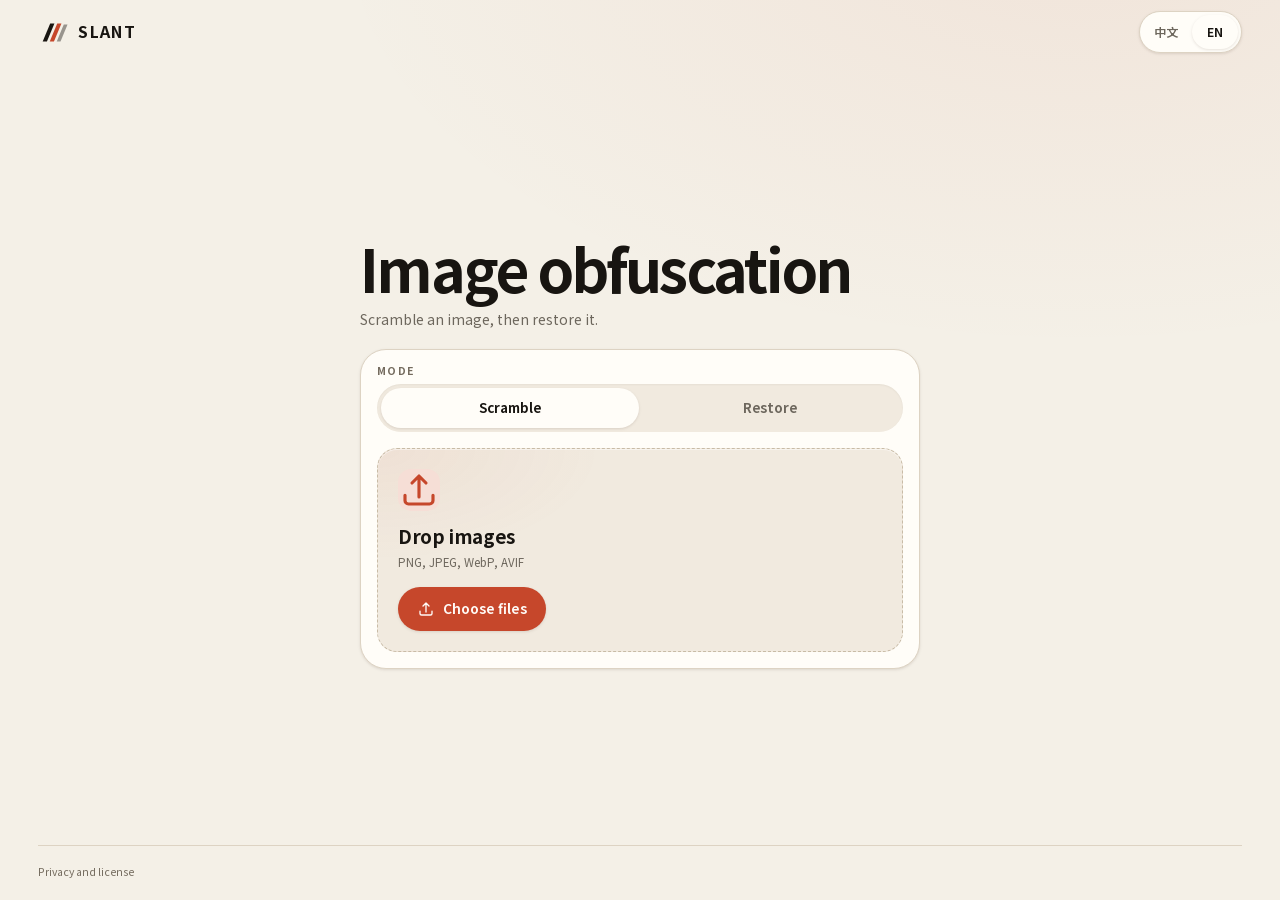
==== slant/index.html @ 141bac76 "Add SLANT2 website" ====
<!doctype html>
<html lang="zh-CN">
  <head>
    <meta charset="UTF-8" />
    <meta name="viewport" content="width=device-width, initial-scale=1, viewport-fit=cover" />
    <meta name="color-scheme" content="light dark" />
    <meta name="theme-color" media="(prefers-color-scheme: light)" content="#f5f1e8" />
    <meta name="theme-color" media="(prefers-color-scheme: dark)" content="#12110f" />
    <link rel="icon" href="./favicon.svg" type="image/svg+xml" />
    <title>图片混淆 · SLANT</title>
    <meta name="description" content="把图片打乱，再还原。" />
    <script type="module" crossorigin src="./assets/index-DgnXXOwj.js"></script>
    <link rel="stylesheet" crossorigin href="./assets/style-Bu7LHIzW.css">
  </head>
  <body>
    <div id="app"></div>
  </body>
</html>
---- slant/assets/style-Bu7LHIzW.css ----
@font-face{font-family:Noto Sans SC;src:url(./NotoSansSC-subset-DyKqeeR1.woff2) format("woff2");font-weight:100 900;font-style:normal;font-display:swap}:root{color-scheme:light dark;--bg: #f4f0e7;--surface: #fffdf8;--surface-2: #f1eadf;--surface-3: #e7decf;--text: #181511;--muted: #6d675d;--faint: #746b5e;--line: #ddd3c3;--line-strong: #c8bba6;--accent: #c6472b;--accent-hover: #ad3921;--on-accent: #fffaf6;--accent-soft: #f6ded6;--teal: #1d6a64;--danger: #a52c21;--danger-soft: #f8ded9;--focus: #1d6a64;--max: 1280px;--gutter: clamp(18px, 3vw, 40px);--radius-lg: 26px;--radius-md: 20px;--control-h: 44px;--control-h-sm: 38px;--icon-size: 18px;--motion-fast: .16s;--motion-base: .22s;--motion-slow: .42s;--ease: cubic-bezier(.2, 0, 0, 1);--shadow-1: 0 1px 2px rgb(48 35 21 / 6%), 0 1px 3px 1px rgb(48 35 21 / 4%);--shadow-2: 0 2px 6px rgb(48 35 21 / 8%), 0 1px 2px rgb(48 35 21 / 5%);--shadow-3: 0 28px 100px rgb(0 0 0 / 24%);--font: "Noto Sans SC", "PingFang SC", "Microsoft YaHei", system-ui, sans-serif}@media(prefers-color-scheme:dark){:root{--bg: #11100e;--surface: #1a1815;--surface-2: #24211c;--surface-3: #2e2a23;--text: #f4eee4;--muted: #afa596;--faint: #918879;--line: #39332b;--line-strong: #51483b;--accent: #ff7a5c;--accent-hover: #ff9279;--on-accent: #1b0d08;--accent-soft: #3a211a;--teal: #82d1c7;--danger: #ffb4a8;--danger-soft: #3a1b18;--focus: #82d1c7;--shadow-1: 0 1px 2px rgb(0 0 0 / 24%), 0 1px 3px 1px rgb(0 0 0 / 18%);--shadow-2: 0 2px 8px rgb(0 0 0 / 30%), 0 1px 2px rgb(0 0 0 / 22%)}}*,*:before,*:after{box-sizing:border-box}html,body{height:100%;margin:0;overflow:hidden}html{min-width:320px;background:var(--bg);-webkit-text-size-adjust:100%;text-size-adjust:100%}body{background:radial-gradient(1100px 620px at 84% -8%,rgb(198 71 43 / 7%),transparent 68%),var(--bg);color:var(--text);font-family:var(--font);font-size:16px;line-height:1.5;font-synthesis:none;text-rendering:optimizeLegibility;-webkit-font-smoothing:antialiased}@media(prefers-color-scheme:dark){body{background:radial-gradient(1100px 620px at 84% -8%,rgb(255 122 92 / 6%),transparent 68%),var(--bg)}}::selection{background:var(--accent);color:var(--on-accent)}button,input{font:inherit}button,a{-webkit-tap-highlight-color:transparent}button,a{color:inherit}img{max-width:100%}h1,h2,p{margin:0}button:focus-visible,a:focus-visible,[tabindex]:focus-visible{outline:2px solid var(--focus);outline-offset:3px}.icon{display:block;width:100%;height:100%}.sr-only{position:absolute!important;width:1px;height:1px;padding:0;margin:-1px;overflow:hidden;clip:rect(0,0,0,0);white-space:nowrap;border:0}@media(prefers-reduced-motion:reduce){*,*:before,*:after{scroll-behavior:auto!important;animation-duration:.01ms!important;animation-iteration-count:1!important;transition-duration:.01ms!important}}@media(prefers-contrast:more)and (prefers-color-scheme:light){:root{--line: #8a7b66;--line-strong: #6f5f4a;--muted: #4f483e;--faint: #5f564a}}@media(prefers-contrast:more)and (prefers-color-scheme:dark){:root{--line: #6f6353;--line-strong: #8a7b66;--muted: #d0c6b7;--faint: #b9ae9e}}.ui-button,.ui-icon-button,.ui-choice,.ui-text-button{-webkit-user-select:none;user-select:none}.ui-button{position:relative;display:inline-flex;min-height:var(--control-h);align-items:center;justify-content:center;gap:8px;padding:0 18px;overflow:hidden;border:1px solid transparent;border-radius:999px;font-size:13.5px;font-weight:650;line-height:1;white-space:nowrap;cursor:pointer;isolation:isolate;transition:background-color var(--motion-base) var(--ease),color var(--motion-base) var(--ease),border-color var(--motion-base) var(--ease),box-shadow var(--motion-base) var(--ease),transform var(--motion-base) var(--ease)}.ui-button:after,.ui-choice:after{content:"";position:absolute;inset:0;border-radius:inherit;background:currentColor;opacity:0;pointer-events:none;transition:opacity var(--motion-fast) var(--ease)}.ui-button:active:after,.ui-choice:active:after{opacity:.12}@media(hover:hover){.ui-button:hover:after,.ui-choice:hover:after{opacity:.08}}.ui-button:active:not(:disabled){transform:translateY(1px) scale(.994)}.ui-button:disabled{opacity:.4;cursor:not-allowed}.ui-button__label{display:block;line-height:1;transform:translateY(-.01em)}.ui-button--sm{min-height:var(--control-h-sm);padding:0 13px;font-size:12.5px}.ui-button--filled{background:var(--accent);color:var(--on-accent);box-shadow:var(--shadow-1)}.ui-button--tonal{border-color:var(--line);background:var(--surface-2);color:var(--text)}.ui-button--ghost{background:transparent;color:var(--muted)}@media(hover:hover){.ui-button--filled:hover:not(:disabled){background:var(--accent-hover);box-shadow:var(--shadow-2)}.ui-button--tonal:hover:not(:disabled){background:var(--surface-3)}.ui-button--ghost:hover:not(:disabled){background:var(--surface-2);color:var(--text)}}.ui-icon{display:grid;width:var(--icon-size);height:var(--icon-size);flex:0 0 var(--icon-size);place-items:center}.ui-icon-button{display:inline-grid;width:var(--control-h);height:var(--control-h);flex:0 0 var(--control-h);place-items:center;padding:0;border:1px solid transparent;border-radius:50%;background:transparent;color:var(--muted);cursor:pointer;transition:background-color var(--motion-base) var(--ease),color var(--motion-base) var(--ease),transform var(--motion-base) var(--ease)}.ui-icon-button>.ui-icon{--icon-size: 18px}.ui-icon-button:active{transform:scale(.94)}@media(hover:hover){.ui-icon-button:hover{background:var(--surface-2);color:var(--text)}}.ui-text-button{display:inline-flex;min-height:28px;align-items:center;padding:0;border:0;background:none;color:var(--faint);font-size:10.5px;line-height:1;text-decoration:none;cursor:pointer;transition:color var(--motion-fast) var(--ease)}@media(hover:hover){.ui-text-button:hover{color:var(--text)}}.ui-choice-group{display:grid;grid-auto-columns:1fr;grid-auto-flow:column;padding:4px;border-radius:999px;background:var(--surface-2);box-shadow:inset 0 1px 2px #3023150d;gap:3px}.ui-choice-group--compact{width:fit-content;padding:3px;border:1px solid var(--line);background:var(--surface);box-shadow:var(--shadow-1)}.ui-choice{position:relative;display:grid;min-height:40px;place-items:center;padding:0 12px;overflow:hidden;border:0;border-radius:999px;background:transparent;color:var(--muted);font-size:13.5px;font-weight:640;line-height:1;cursor:pointer;isolation:isolate;transition:background-color var(--motion-base) var(--ease),color var(--motion-base) var(--ease),box-shadow var(--motion-base) var(--ease)}.ui-choice.is-selected{background:var(--surface);color:var(--text);box-shadow:var(--shadow-1)}.ui-choice-group--compact .ui-choice{min-width:44px;min-height:34px;padding:0 11px;font-size:12px}.ui-choice-group--compact .ui-choice:not(.is-selected){color:var(--muted)}.ui-panel{border:1px solid var(--line);border-radius:var(--radius-lg);background:var(--surface);box-shadow:var(--shadow-1)}.ui-section-label{color:var(--faint);font-size:10.5px;font-weight:680;letter-spacing:.12em;line-height:1;text-transform:uppercase}.ui-caption{color:var(--faint);font-size:10.5px;font-variant-numeric:tabular-nums;line-height:1.4}.ui-mode{display:flex;flex-direction:column;gap:8px}.ui-dropzone{display:flex;min-height:0;flex-direction:column;align-items:flex-start;padding:20px;border:1px dashed var(--line-strong);border-radius:var(--radius-md);background:radial-gradient(320px 160px at 0% 0%,rgb(198 71 43 / 6%),transparent 70%),var(--surface-2);box-shadow:inset 0 1px #ffffff73;transition:border-color var(--motion-base) var(--ease),transform var(--motion-base) var(--ease),background-color var(--motion-base) var(--ease)}@media(hover:hover){.ui-dropzone:hover{border-color:var(--accent)}}.ui-dropzone.is-dragging{border-color:var(--accent);transform:scale(1.006)}.ui-dropzone__icon{display:grid;width:42px;height:42px;margin-bottom:14px;place-items:center;border-radius:13px;background:var(--accent-soft);color:var(--accent)}.ui-dropzone h2{font-size:19px;font-weight:680;letter-spacing:-.02em;line-height:1.25}.ui-dropzone p{margin-top:5px;color:var(--muted);font-size:11.5px;line-height:1.5}.ui-dropzone__button{margin-top:16px}.ui-results{display:flex;min-width:0;min-height:0;flex-direction:column;padding:14px;overflow:hidden;border:1px solid var(--line);border-radius:var(--radius-lg);background:color-mix(in srgb,var(--surface) 62%,transparent);box-shadow:var(--shadow-1)}.site[data-view=empty] .ui-results{display:none}#results{display:flex;min-height:0;flex:1;flex-direction:column}.ui-results__head{display:flex;flex:0 0 auto;align-items:center;justify-content:space-between;gap:12px;padding:2px 2px 12px}.ui-results__title{display:flex;min-width:0;flex-direction:column;gap:2px}.ui-results__title h2{font-size:19px;font-weight:680;letter-spacing:-.025em;line-height:1.2}.ui-results__actions{display:flex;flex-wrap:wrap;justify-content:flex-end;gap:5px}.ui-action-add{display:none}.ui-results__grid{display:grid;min-height:0;flex:1;grid-template-columns:repeat(auto-fit,minmax(190px,1fr));grid-auto-rows:max-content;align-content:start;gap:12px;padding:0 3px 2px 0;overflow-y:auto;overscroll-behavior:contain;scrollbar-width:thin;scrollbar-color:color-mix(in srgb,var(--text) 32%,transparent) transparent}.ui-results__grid::-webkit-scrollbar,.ui-modal::-webkit-scrollbar,.ui-preview::-webkit-scrollbar{width:6px;height:6px}.ui-results__grid::-webkit-scrollbar-track,.ui-modal::-webkit-scrollbar-track,.ui-preview::-webkit-scrollbar-track{background:transparent}.ui-results__grid::-webkit-scrollbar-thumb,.ui-modal::-webkit-scrollbar-thumb,.ui-preview::-webkit-scrollbar-thumb{border:1px solid transparent;border-radius:999px;background:color-mix(in srgb,var(--text) 32%,transparent);background-clip:padding-box}.ui-results__grid::-webkit-scrollbar-thumb:hover,.ui-modal::-webkit-scrollbar-thumb:hover,.ui-preview::-webkit-scrollbar-thumb:hover{background:color-mix(in srgb,var(--text) 38%,transparent);background-clip:padding-box}.ui-results__grid--single{grid-template-columns:minmax(0,460px);align-content:start}@media(min-width:761px){.ui-results__grid--single .ui-result{display:flex;flex-direction:column;max-height:calc(100dvh - 320px)}.ui-results__grid--single .ui-media{min-height:120px;flex:1 1 auto;aspect-ratio:auto}}@media(min-width:761px)and (max-height:700px){.ui-results__grid--single .ui-result{display:grid;max-height:none;grid-template-columns:180px minmax(0,1fr);align-items:stretch}.ui-results__grid--single .ui-media{height:100%;min-height:118px;border-right:1px solid var(--line);border-bottom:0}.ui-results__grid--single .ui-media img{position:absolute;inset:0}.ui-results__grid--single .ui-result__body{justify-content:center}}.ui-result{overflow:hidden;border:1px solid var(--line);border-radius:var(--radius-md);background:var(--surface);box-shadow:var(--shadow-1);container-type:inline-size;transition:border-color var(--motion-base) var(--ease),box-shadow var(--motion-base) var(--ease),transform var(--motion-base) var(--ease)}.ui-result[data-status=error]{border-color:color-mix(in srgb,var(--danger) 30%,var(--line))}@media(hover:hover){.ui-result:hover{border-color:var(--line-strong);box-shadow:var(--shadow-2);transform:translateY(-1px)}}.ui-media{position:relative;display:block;width:100%;aspect-ratio:4 / 3;padding:0;overflow:hidden;border:0;border-bottom:1px solid var(--line);background-color:var(--surface-2);background-image:linear-gradient(45deg,var(--surface-3) 25%,transparent 25%),linear-gradient(-45deg,var(--surface-3) 25%,transparent 25%),linear-gradient(45deg,transparent 75%,var(--surface-3) 75%),linear-gradient(-45deg,transparent 75%,var(--surface-3) 75%);background-position:0 0,0 8px,8px -8px,-8px 0;background-size:16px 16px;cursor:zoom-in}.ui-media:disabled{cursor:default}.ui-media img{display:block;width:100%;height:100%;object-fit:cover;transition:transform var(--motion-slow) var(--ease);animation:ui-image-in var(--motion-slow) var(--ease)}@media(hover:hover){.ui-result:hover .ui-media img{transform:scale(1.018)}}.ui-media__placeholder{display:grid;height:100%;place-items:center;color:var(--faint)}.ui-status{position:absolute;top:9px;left:9px;display:inline-flex;min-height:23px;align-items:center;gap:6px;padding:0 8px;border:1px solid color-mix(in srgb,var(--line) 65%,transparent);border-radius:999px;background:color-mix(in srgb,var(--surface) 92%,transparent);color:var(--muted);font-size:10px;font-weight:650;line-height:1;backdrop-filter:blur(8px)}.ui-status--ready{color:var(--teal)}.ui-status--error{color:var(--danger)}.ui-status--processing{color:var(--accent)}.ui-spinner{width:9px;height:9px;border:1.5px solid currentColor;border-right-color:transparent;border-radius:50%;animation:ui-spin .7s linear infinite}.ui-progress{position:absolute;inset:auto 0 0;height:2px;overflow:hidden;background:color-mix(in srgb,var(--accent) 18%,transparent)}.ui-progress:after{content:"";position:absolute;inset:0;width:35%;background:var(--accent);animation:ui-progress 1.15s ease-in-out infinite}.ui-result__body{display:flex;flex-direction:column;gap:9px;padding:11px}.ui-result__text{display:flex;min-width:0;flex-direction:column;gap:2px}.ui-result__name{overflow:hidden;font-size:12.5px;font-weight:620;line-height:1.35;text-overflow:ellipsis;white-space:nowrap}.ui-result__error{margin-top:2px;color:var(--danger);font-size:11px;line-height:1.4}.ui-result__actions{display:flex;flex-wrap:wrap;align-items:center;gap:4px}.ui-result__actions .ui-button--sm{min-height:34px;padding:0 10px;font-size:11.5px}.ui-result__actions .ui-icon-button{width:34px;height:34px;flex-basis:34px}@container (max-width: 320px){.ui-result__actions .ui-compare{width:34px;min-width:34px;padding:0}.ui-result__actions .ui-compare .ui-button__label{display:none}}@container (max-width: 210px){.ui-result__actions .ui-button{width:34px;min-width:34px;padding:0}.ui-result__actions .ui-button__label{display:none}}.ui-banner{display:flex;animation:ui-banner-in var(--motion-base) var(--ease);flex:0 0 auto;align-items:center;justify-content:space-between;gap:12px;margin:0 0 10px;padding:8px 8px 8px 13px;border:1px solid color-mix(in srgb,var(--danger) 32%,var(--line));border-radius:14px;background:var(--danger-soft);color:var(--danger);font-size:12px;line-height:1.4}.ui-banner .ui-icon-button{width:32px;height:32px;flex-basis:32px;color:currentColor}.ui-banner .ui-icon-button:hover{background:color-mix(in srgb,currentColor 10%,transparent)}.ui-modal{width:min(92vw,560px);max-height:min(84dvh,700px);padding:0;overflow:auto;scrollbar-width:thin;scrollbar-color:color-mix(in srgb,var(--text) 32%,transparent) transparent;border:1px solid var(--line);border-radius:24px;background:var(--surface);color:var(--text);box-shadow:var(--shadow-3)}.ui-modal::backdrop{background:#0e0c097a;backdrop-filter:blur(3px)}.ui-modal[open]{animation:ui-dialog-in .18s var(--ease) both}.ui-modal--preview{width:min(94vw,1100px);height:min(92dvh,920px);max-height:92dvh;overflow:hidden}.ui-modal--preview .ui-dialog{display:flex;height:100%;flex-direction:column;gap:12px}.ui-modal--preview .ui-dialog__head{flex:0 0 auto;margin-bottom:0}.ui-modal--preview .ui-dialog__actions{flex:0 0 auto;margin-top:0}.ui-dialog{padding:clamp(18px,3vw,28px)}.ui-dialog__head{display:flex;align-items:flex-start;justify-content:space-between;gap:16px;margin-bottom:18px}.ui-dialog__head h2{overflow-wrap:anywhere;font-size:clamp(19px,3vw,24px);font-weight:700;letter-spacing:-.03em;line-height:1.2}.ui-dialog__head .ui-caption{margin-top:3px}.ui-dialog__body{display:grid;gap:16px}.ui-dialog__section h3{margin-bottom:4px;font-size:13px;font-weight:680}.ui-dialog__section p{color:var(--muted);font-size:12.5px;line-height:1.65}.ui-dialog__links{display:flex;flex-wrap:wrap;gap:16px;padding-top:2px;border-top:1px solid var(--line)}.ui-dialog__links a{color:var(--accent);font-size:12px;text-underline-offset:3px}.ui-preview{display:flex;min-height:0;flex:1;overflow:hidden;align-items:center;justify-content:center;border:1px solid #2b261f;border-radius:16px;background:#0a0908;box-shadow:inset 0 0 0 1px #ffffff08}.ui-preview img{display:block;width:auto;height:auto;max-width:100%;max-height:100%;object-fit:contain;image-rendering:auto;animation:ui-preview-in var(--motion-slow) var(--ease)}.ui-dialog__actions{display:flex;align-items:center;justify-content:space-between;gap:8px;margin-top:14px;flex-wrap:wrap}.ui-dialog__buttons{display:flex;align-items:center;gap:8px;margin-left:auto}.ui-source-switch{flex:0 0 auto}@keyframes ui-spin{to{transform:rotate(360deg)}}@keyframes ui-progress{0%{transform:translate(-120%)}to{transform:translate(390%)}}@keyframes ui-preview-in{0%{opacity:0}to{opacity:1}}@keyframes ui-image-in{0%{opacity:0;transform:scale(1.012)}to{opacity:1;transform:scale(1)}}@keyframes ui-pane-in{0%{opacity:0;transform:translateY(7px)}to{opacity:1;transform:translateY(0)}}@keyframes ui-banner-in{0%{opacity:0;transform:translateY(-4px)}to{opacity:1;transform:translateY(0)}}@keyframes ui-dialog-in{0%{opacity:0;transform:translateY(6px) scale(.988)}to{opacity:1;transform:translateY(0) scale(1)}}@media(min-resolution:2dppx){.ui-panel,.ui-results,.ui-result,.ui-modal,.ui-preview,.ui-media,.ui-dropzone{border-width:.5px}}.site{display:flex;height:100vh;height:100dvh;flex-direction:column;overflow:hidden}.ui-topbar{display:flex;width:min(100% - var(--gutter) * 2,var(--max));height:64px;flex:0 0 64px;margin-inline:auto;align-items:center;justify-content:space-between;gap:18px}.ui-brand{display:inline-flex;align-items:center;gap:10px;color:var(--text);font-size:16px;font-weight:720;letter-spacing:.08em;user-select:none;cursor:default}.ui-brand .logo{display:block;width:30px;height:30px}.ui-main{display:flex;width:min(100% - var(--gutter) * 2,var(--max));min-height:0;flex:1;margin-inline:auto;flex-direction:column}.ui-stage{display:grid;min-height:0;flex:1;grid-template-columns:minmax(300px,340px) minmax(0,1fr);align-items:stretch;gap:clamp(18px,2.4vw,32px);padding:clamp(18px,3vh,34px) 0}.site[data-view=empty] .ui-stage{grid-template-columns:minmax(0,560px);place-content:center}.site[data-view=empty] .ui-tool__intro{display:block}.site[data-view=workspace] .ui-results{animation:ui-pane-in var(--motion-slow) var(--ease)}.ui-tool{display:flex;min-height:0;flex-direction:column;gap:18px}.ui-tool__intro{display:none}.ui-tool__intro h1{font-size:clamp(2.3rem,5.4vw,3.7rem);font-weight:680;letter-spacing:-.045em;line-height:1;text-wrap:balance}.ui-tool__intro p{max-width:30ch;margin-top:10px;color:var(--muted);font-size:14px;line-height:1.55}.ui-tool__panel{display:flex;min-height:0;flex-direction:column;gap:16px;padding:16px}.ui-footer{display:flex;width:min(100% - var(--gutter) * 2,var(--max));flex:0 0 auto;margin-inline:auto;align-items:center;justify-content:flex-start;gap:16px;padding:12px 0 max(14px,env(safe-area-inset-bottom));border-top:1px solid var(--line);color:var(--faint)}.ui-footer__links{display:flex;align-items:center;gap:14px}@media(max-width:900px){.ui-stage{grid-template-columns:minmax(280px,310px) minmax(0,1fr);gap:18px}.site[data-view=empty] .ui-stage{grid-template-columns:minmax(0,540px)}}@media(max-width:760px){.ui-topbar{height:58px;flex-basis:58px}.ui-stage{grid-template-columns:minmax(0,1fr);align-content:center;padding:14px 0}.site[data-view=workspace] .ui-stage{grid-template-rows:auto minmax(0,1fr);align-content:stretch}.site[data-view=workspace] .ui-tool__intro{display:none}.site[data-view=workspace] .ui-tool{flex:0 0 auto}.site[data-view=workspace] .ui-tool__panel{padding:10px;gap:8px}.site[data-view=workspace] .ui-dropzone{display:none}.site[data-view=workspace] .ui-action-add{display:inline-flex}.site[data-view=workspace] .ui-results{flex:1}.site[data-view=empty] .ui-stage{align-content:center}.ui-results{padding:10px}.ui-results__head{align-items:flex-start;flex-direction:column;gap:8px;padding:2px 2px 10px}.ui-results__actions{width:100%;justify-content:flex-start}.ui-results__actions .ui-button{flex:1 1 auto}.ui-results__grid,.ui-results__grid--single{grid-template-columns:minmax(0,1fr);gap:9px}.ui-result{display:grid;grid-template-columns:104px minmax(0,1fr);align-items:stretch}.ui-media{height:100%;aspect-ratio:auto;border-right:1px solid var(--line);border-bottom:0}.ui-media img{position:absolute;inset:0}.ui-status{top:7px;left:7px;min-height:20px;padding:0 7px;font-size:9.5px}.ui-result__body{justify-content:center;padding:9px 9px 9px 11px;gap:7px}.ui-result__actions{display:grid;grid-template-columns:minmax(0,1fr) 38px 38px;gap:3px}.ui-result__actions .ui-button--sm{min-height:38px;padding:0 8px}.ui-result__actions .ui-compare{width:38px;min-width:38px;padding:0}.ui-result__actions .ui-compare .ui-button__label{display:none}.ui-result__actions .ui-icon-button{width:38px;height:38px;flex-basis:38px}}@media(max-width:620px){:root{--gutter: 16px}.ui-brand{font-size:15px}.ui-brand .logo{width:28px;height:28px}.ui-choice-group--compact .ui-choice{min-width:38px;min-height:32px;padding:0 9px;font-size:11.5px}.ui-stage{padding:10px 0}.ui-tool__intro h1{font-size:clamp(2.05rem,9.6vw,2.9rem);letter-spacing:-.035em}.ui-tool__intro p{margin-top:7px;font-size:13px}.ui-tool__panel{padding:12px;gap:10px}.ui-dropzone{padding:17px}.ui-dropzone h2{font-size:17px}.ui-dropzone__button{margin-top:13px}.ui-results__title h2{font-size:18px}.ui-footer{padding:9px 0 max(10px,env(safe-area-inset-bottom))}.ui-modal{border-radius:20px}.ui-dialog{padding:17px}.ui-dialog__actions{flex-direction:column;align-items:stretch}.ui-dialog__buttons{display:grid;grid-template-columns:1fr 1fr;margin-left:0}.ui-dialog__actions .ui-button{width:100%}.ui-source-switch{align-self:flex-start}}@media(max-width:380px){.ui-results__actions .ui-button--sm{min-width:38px;padding:0 8px}.ui-result__actions{grid-template-columns:minmax(0,1fr) 36px 36px}.ui-result__actions .ui-button{min-width:36px;padding:0}.ui-result__actions .ui-button__label{display:none}.ui-result__actions .ui-compare{width:36px;min-width:36px}.ui-result__actions .ui-icon-button{width:36px;height:36px;flex-basis:36px}}@media(max-height:700px){.ui-topbar{height:56px;flex-basis:56px}.ui-stage{padding:10px 0}.ui-tool__intro h1{font-size:clamp(2rem,4.8vw,2.8rem)}.ui-tool__panel{padding:12px;gap:10px}.ui-dropzone{padding:16px}.ui-dropzone__icon{margin-bottom:10px}.ui-dropzone__button{margin-top:12px}.ui-footer{padding:8px 0 max(10px,env(safe-area-inset-bottom))}}@media(max-height:560px){.ui-topbar{height:44px;flex-basis:44px}.ui-brand{font-size:14px}.ui-brand .logo{width:24px;height:24px}.ui-choice-group--compact .ui-choice{min-height:28px}.ui-stage{padding:5px 0}.ui-tool__intro h1{font-size:clamp(1.55rem,4vw,2rem)}.ui-tool__intro p{display:none}.ui-tool__panel{padding:8px;gap:6px}.ui-mode{gap:4px}.ui-section-label{font-size:9px}.ui-choice-group{padding:3px}.ui-choice{min-height:32px;font-size:12px}.ui-dropzone{padding:10px}.ui-dropzone__icon{display:none}.ui-dropzone h2{font-size:15px}.ui-dropzone p{font-size:10px}.ui-dropzone__button{min-height:34px;margin-top:8px;padding:0 12px;font-size:12px}.ui-footer{padding:4px 0 max(5px,env(safe-area-inset-bottom))}.ui-text-button,.ui-footer .ui-caption{font-size:9.5px}.ui-results__grid,.ui-results__grid--single{grid-template-columns:minmax(0,1fr)}.ui-result{display:grid;grid-template-columns:108px minmax(0,1fr);align-items:stretch}.ui-media{height:100%;aspect-ratio:auto;border-right:1px solid var(--line);border-bottom:0}.ui-media img{position:absolute;inset:0}.ui-result__body{justify-content:center}}@media(min-width:1200px){.ui-results__grid{grid-template-columns:repeat(auto-fit,minmax(220px,1fr))}}@media(min-width:1600px){:root{--max: 1380px}.ui-stage{grid-template-columns:minmax(320px,360px) minmax(0,1fr)}}
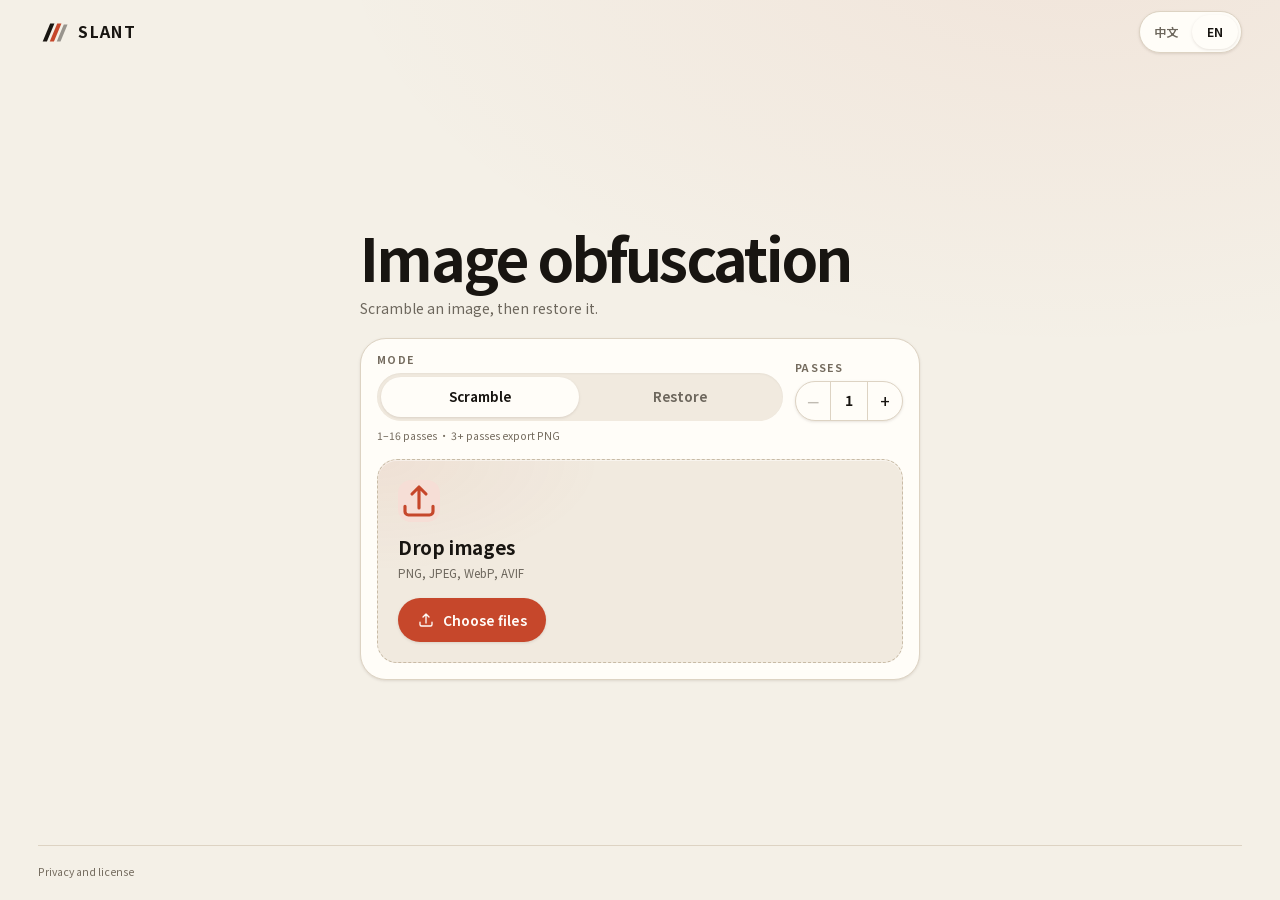
==== commit ff613250: "Update some files." ====
--- a/slant/index.html
+++ b/slant/index.html
@@ -9,8 +9,8 @@
     <link rel="icon" href="./favicon.svg" type="image/svg+xml" />
     <title>图片混淆 · SLANT</title>
     <meta name="description" content="把图片打乱，再还原。" />
-    <script type="module" crossorigin src="./assets/index-DgnXXOwj.js"></script>
-    <link rel="stylesheet" crossorigin href="./assets/style-Bu7LHIzW.css">
+    <script type="module" crossorigin src="./assets/index-BTNvy8mU.js"></script>
+    <link rel="stylesheet" crossorigin href="./assets/style-BT61qwZR.css">
   </head>
   <body>
     <div id="app"></div>
--- a/slant/assets/style-BT61qwZR.css
+++ b/slant/assets/style-BT61qwZR.css
@@ -0,0 +1 @@
+@font-face{font-family:Noto Sans SC;src:url(./NotoSansSC-subset-BvZ2WhXD.woff2) format("woff2");font-weight:100 900;font-style:normal;font-display:swap}:root{color-scheme:light dark;--bg: #f4f0e7;--surface: #fffdf8;--surface-2: #f1eadf;--surface-3: #e7decf;--text: #181511;--muted: #6d675d;--faint: #746b5e;--line: #ddd3c3;--line-strong: #c8bba6;--accent: #c6472b;--accent-hover: #ad3921;--on-accent: #fffaf6;--accent-soft: #f6ded6;--teal: #1d6a64;--danger: #a52c21;--danger-soft: #f8ded9;--focus: #1d6a64;--max: 1280px;--gutter: clamp(18px, 3vw, 40px);--radius-lg: 26px;--radius-md: 20px;--control-h: 44px;--control-h-sm: 38px;--icon-size: 18px;--motion-fast: .16s;--motion-base: .22s;--motion-slow: .42s;--ease: cubic-bezier(.2, 0, 0, 1);--shadow-1: 0 1px 2px rgb(48 35 21 / 6%), 0 1px 3px 1px rgb(48 35 21 / 4%);--shadow-2: 0 2px 6px rgb(48 35 21 / 8%), 0 1px 2px rgb(48 35 21 / 5%);--shadow-3: 0 28px 100px rgb(0 0 0 / 24%);--font: "Noto Sans SC", "PingFang SC", "Microsoft YaHei", system-ui, sans-serif}@media(prefers-color-scheme:dark){:root{--bg: #11100e;--surface: #1a1815;--surface-2: #24211c;--surface-3: #2e2a23;--text: #f4eee4;--muted: #afa596;--faint: #918879;--line: #39332b;--line-strong: #51483b;--accent: #ff7a5c;--accent-hover: #ff9279;--on-accent: #1b0d08;--accent-soft: #3a211a;--teal: #82d1c7;--danger: #ffb4a8;--danger-soft: #3a1b18;--focus: #82d1c7;--shadow-1: 0 1px 2px rgb(0 0 0 / 24%), 0 1px 3px 1px rgb(0 0 0 / 18%);--shadow-2: 0 2px 8px rgb(0 0 0 / 30%), 0 1px 2px rgb(0 0 0 / 22%)}}*,*:before,*:after{box-sizing:border-box}html,body{height:100%;margin:0;overflow:hidden}html{min-width:320px;background:var(--bg);-webkit-text-size-adjust:100%;text-size-adjust:100%}body{background:radial-gradient(1100px 620px at 84% -8%,rgb(198 71 43 / 7%),transparent 68%),var(--bg);color:var(--text);font-family:var(--font);font-size:16px;line-height:1.5;font-synthesis:none;text-rendering:optimizeLegibility;-webkit-font-smoothing:antialiased}@media(prefers-color-scheme:dark){body{background:radial-gradient(1100px 620px at 84% -8%,rgb(255 122 92 / 6%),transparent 68%),var(--bg)}}::selection{background:var(--accent);color:var(--on-accent)}button,input{font:inherit}button,a{-webkit-tap-highlight-color:transparent}button,a{color:inherit}img{max-width:100%}h1,h2,p{margin:0}button:focus-visible,a:focus-visible,[tabindex]:focus-visible{outline:2px solid var(--focus);outline-offset:3px}.icon{display:block;width:100%;height:100%}.sr-only{position:absolute!important;width:1px;height:1px;padding:0;margin:-1px;overflow:hidden;clip:rect(0,0,0,0);white-space:nowrap;border:0}@media(prefers-reduced-motion:reduce){*,*:before,*:after{scroll-behavior:auto!important;animation-duration:.01ms!important;animation-iteration-count:1!important;transition-duration:.01ms!important}}@media(prefers-contrast:more)and (prefers-color-scheme:light){:root{--line: #8a7b66;--line-strong: #6f5f4a;--muted: #4f483e;--faint: #5f564a}}@media(prefers-contrast:more)and (prefers-color-scheme:dark){:root{--line: #6f6353;--line-strong: #8a7b66;--muted: #d0c6b7;--faint: #b9ae9e}}.ui-button,.ui-icon-button,.ui-choice,.ui-text-button{-webkit-user-select:none;user-select:none}.ui-button{position:relative;display:inline-flex;min-height:var(--control-h);align-items:center;justify-content:center;gap:8px;padding:0 18px;overflow:hidden;border:1px solid transparent;border-radius:999px;font-size:13.5px;font-weight:650;line-height:1;white-space:nowrap;cursor:pointer;isolation:isolate;transition:background-color var(--motion-base) var(--ease),color var(--motion-base) var(--ease),border-color var(--motion-base) var(--ease),box-shadow var(--motion-base) var(--ease),transform var(--motion-base) var(--ease)}.ui-button:after,.ui-choice:after{content:"";position:absolute;inset:0;border-radius:inherit;background:currentColor;opacity:0;pointer-events:none;transition:opacity var(--motion-fast) var(--ease)}.ui-button:active:after,.ui-choice:active:after{opacity:.12}@media(hover:hover){.ui-button:hover:after,.ui-choice:hover:after{opacity:.08}}.ui-button:active:not(:disabled){transform:translateY(1px) scale(.994)}.ui-button:disabled{opacity:.4;cursor:not-allowed}.ui-button__label{display:block;line-height:1;transform:translateY(-.01em)}.ui-button--sm{min-height:var(--control-h-sm);padding:0 13px;font-size:12.5px}.ui-button--filled{background:var(--accent);color:var(--on-accent);box-shadow:var(--shadow-1)}.ui-button--tonal{border-color:var(--line);background:var(--surface-2);color:var(--text)}.ui-button--ghost{background:transparent;color:var(--muted)}@media(hover:hover){.ui-button--filled:hover:not(:disabled){background:var(--accent-hover);box-shadow:var(--shadow-2)}.ui-button--tonal:hover:not(:disabled){background:var(--surface-3)}.ui-button--ghost:hover:not(:disabled){background:var(--surface-2);color:var(--text)}}.ui-icon{display:grid;width:var(--icon-size);height:var(--icon-size);flex:0 0 var(--icon-size);place-items:center}.ui-icon-button{display:inline-grid;width:var(--control-h);height:var(--control-h);flex:0 0 var(--control-h);place-items:center;padding:0;border:1px solid transparent;border-radius:50%;background:transparent;color:var(--muted);cursor:pointer;transition:background-color var(--motion-base) var(--ease),color var(--motion-base) var(--ease),transform var(--motion-base) var(--ease)}.ui-icon-button>.ui-icon{--icon-size: 18px}.ui-icon-button:active{transform:scale(.94)}@media(hover:hover){.ui-icon-button:hover{background:var(--surface-2);color:var(--text)}}.ui-text-button{display:inline-flex;min-height:28px;align-items:center;padding:0;border:0;background:none;color:var(--faint);font-size:10.5px;line-height:1;text-decoration:none;cursor:pointer;transition:color var(--motion-fast) var(--ease)}@media(hover:hover){.ui-text-button:hover{color:var(--text)}}.ui-choice-group{display:grid;grid-auto-columns:1fr;grid-auto-flow:column;padding:4px;border-radius:999px;background:var(--surface-2);box-shadow:inset 0 1px 2px #3023150d;gap:3px}.ui-choice-group--compact{width:fit-content;padding:3px;border:1px solid var(--line);background:var(--surface);box-shadow:var(--shadow-1)}.ui-choice{position:relative;display:grid;min-height:40px;place-items:center;padding:0 12px;overflow:hidden;border:0;border-radius:999px;background:transparent;color:var(--muted);font-size:13.5px;font-weight:640;line-height:1;white-space:nowrap;cursor:pointer;isolation:isolate;transition:background-color var(--motion-base) var(--ease),color var(--motion-base) var(--ease),box-shadow var(--motion-base) var(--ease)}.ui-choice.is-selected{background:var(--surface);color:var(--text);box-shadow:var(--shadow-1)}.ui-choice-group--compact .ui-choice{min-width:44px;min-height:34px;padding:0 11px;font-size:12px}.ui-choice-group--compact .ui-choice:not(.is-selected){color:var(--muted)}.ui-panel{border:1px solid var(--line);border-radius:var(--radius-lg);background:var(--surface);box-shadow:var(--shadow-1)}.ui-section-label{color:var(--faint);font-size:10.5px;font-weight:680;letter-spacing:.12em;line-height:1;text-transform:uppercase}.ui-caption{color:var(--faint);font-size:10.5px;font-variant-numeric:tabular-nums;line-height:1.4}.ui-field{display:flex;min-width:0;flex-direction:column;gap:8px}.ui-field--rounds{flex:0 0 auto}.ui-settings{display:grid;grid-template-columns:minmax(0,1fr) auto;align-items:end;column-gap:12px;row-gap:8px}.ui-settings__note{grid-column:1 / -1;margin:0;color:var(--faint);font-size:10.5px;line-height:1.35;text-wrap:pretty}.ui-stepper{display:grid;width:108px;grid-template-columns:34px 38px 34px;align-items:center;overflow:hidden;border:1px solid var(--line);border-radius:999px;background:var(--surface);box-shadow:var(--shadow-1)}.ui-stepper__button{display:grid;width:34px;height:38px;place-items:center;border:0;background:transparent;color:var(--text);font-size:17px;line-height:1;cursor:pointer;transition:background-color var(--motion-fast) var(--ease),color var(--motion-fast) var(--ease)}.ui-stepper__button:disabled{color:var(--faint);cursor:not-allowed;opacity:.45}@media(hover:hover){.ui-stepper__button:hover:not(:disabled){background:var(--surface-2)}}.ui-stepper__value{display:grid;height:38px;place-items:center;border-inline:1px solid var(--line);font-size:14px;font-variant-numeric:tabular-nums;font-weight:680;line-height:1}@media(max-width:380px){.ui-settings{grid-template-columns:1fr;align-items:stretch;row-gap:10px}.ui-field--rounds{width:100%}}.ui-dropzone{display:flex;min-height:0;flex-direction:column;align-items:flex-start;padding:20px;border:1px dashed var(--line-strong);border-radius:var(--radius-md);background:radial-gradient(320px 160px at 0% 0%,rgb(198 71 43 / 6%),transparent 70%),var(--surface-2);box-shadow:inset 0 1px #ffffff73;transition:border-color var(--motion-base) var(--ease),transform var(--motion-base) var(--ease),background-color var(--motion-base) var(--ease)}@media(hover:hover){.ui-dropzone:hover{border-color:var(--accent)}}.ui-dropzone.is-dragging{border-color:var(--accent);transform:scale(1.006)}.ui-dropzone__icon{display:grid;width:42px;height:42px;margin-bottom:14px;place-items:center;border-radius:13px;background:var(--accent-soft);color:var(--accent)}.ui-dropzone h2{font-size:19px;font-weight:680;letter-spacing:-.02em;line-height:1.25}.ui-dropzone p{margin-top:5px;color:var(--muted);font-size:11.5px;line-height:1.5}.ui-dropzone__button{margin-top:16px}.ui-results{display:flex;min-width:0;min-height:0;flex-direction:column;padding:14px;overflow:hidden;border:1px solid var(--line);border-radius:var(--radius-lg);background:color-mix(in srgb,var(--surface) 62%,transparent);box-shadow:var(--shadow-1)}.site[data-view=empty] .ui-results{display:none}#results{display:flex;min-height:0;flex:1;flex-direction:column}.ui-results__head{display:flex;flex:0 0 auto;align-items:center;justify-content:space-between;gap:12px;padding:2px 2px 12px}.ui-results__title{display:flex;min-width:0;flex-direction:column;gap:2px}.ui-results__title h2{font-size:19px;font-weight:680;letter-spacing:-.025em;line-height:1.2}.ui-results__actions{display:flex;flex-wrap:wrap;justify-content:flex-end;gap:5px}.ui-action-add{display:none}.ui-results__grid{display:grid;min-height:0;flex:1;grid-template-columns:repeat(auto-fit,minmax(190px,1fr));grid-auto-rows:max-content;align-content:start;gap:12px;padding:0 3px 2px 0;overflow-y:auto;overscroll-behavior:contain;scrollbar-width:thin;scrollbar-color:color-mix(in srgb,var(--text) 32%,transparent) transparent}.ui-results__grid::-webkit-scrollbar,.ui-modal::-webkit-scrollbar,.ui-preview::-webkit-scrollbar{width:6px;height:6px}.ui-results__grid::-webkit-scrollbar-track,.ui-modal::-webkit-scrollbar-track,.ui-preview::-webkit-scrollbar-track{background:transparent}.ui-results__grid::-webkit-scrollbar-thumb,.ui-modal::-webkit-scrollbar-thumb,.ui-preview::-webkit-scrollbar-thumb{border:1px solid transparent;border-radius:999px;background:color-mix(in srgb,var(--text) 32%,transparent);background-clip:padding-box}.ui-results__grid::-webkit-scrollbar-thumb:hover,.ui-modal::-webkit-scrollbar-thumb:hover,.ui-preview::-webkit-scrollbar-thumb:hover{background:color-mix(in srgb,var(--text) 38%,transparent);background-clip:padding-box}.ui-results__grid--single{grid-template-columns:minmax(0,460px);align-content:start}@media(min-width:761px){.ui-results__grid--single .ui-result{display:flex;flex-direction:column;max-height:calc(100dvh - 320px)}.ui-results__grid--single .ui-media{min-height:120px;flex:1 1 auto;aspect-ratio:auto}}@media(min-width:761px)and (max-height:700px){.ui-results__grid--single .ui-result{display:grid;max-height:none;grid-template-columns:180px minmax(0,1fr);align-items:stretch}.ui-results__grid--single .ui-media{height:100%;min-height:118px;border-right:1px solid var(--line);border-bottom:0}.ui-results__grid--single .ui-media img{position:absolute;inset:0}.ui-results__grid--single .ui-result__body{justify-content:center}}.ui-result{overflow:hidden;border:1px solid var(--line);border-radius:var(--radius-md);background:var(--surface);box-shadow:var(--shadow-1);container-type:inline-size;transition:border-color var(--motion-base) var(--ease),box-shadow var(--motion-base) var(--ease),transform var(--motion-base) var(--ease)}.ui-result[data-status=error]{border-color:color-mix(in srgb,var(--danger) 30%,var(--line))}@media(hover:hover){.ui-result:hover{border-color:var(--line-strong);box-shadow:var(--shadow-2);transform:translateY(-1px)}}.ui-media{position:relative;display:block;width:100%;aspect-ratio:4 / 3;padding:0;overflow:hidden;border:0;border-bottom:1px solid var(--line);background-color:var(--surface-2);background-image:linear-gradient(45deg,var(--surface-3) 25%,transparent 25%),linear-gradient(-45deg,var(--surface-3) 25%,transparent 25%),linear-gradient(45deg,transparent 75%,var(--surface-3) 75%),linear-gradient(-45deg,transparent 75%,var(--surface-3) 75%);background-position:0 0,0 8px,8px -8px,-8px 0;background-size:16px 16px;cursor:zoom-in}.ui-media:disabled{cursor:default}.ui-media img{display:block;width:100%;height:100%;object-fit:cover;transition:transform var(--motion-slow) var(--ease);animation:ui-image-in var(--motion-slow) var(--ease)}@media(hover:hover){.ui-result:hover .ui-media img{transform:scale(1.018)}}.ui-media__placeholder{display:grid;height:100%;place-items:center;color:var(--faint)}.ui-status{position:absolute;top:9px;left:9px;display:inline-flex;min-height:23px;align-items:center;gap:6px;padding:0 8px;border:1px solid color-mix(in srgb,var(--line) 65%,transparent);border-radius:999px;background:color-mix(in srgb,var(--surface) 92%,transparent);color:var(--muted);font-size:10px;font-weight:650;line-height:1;backdrop-filter:blur(8px)}.ui-status--ready{color:var(--teal)}.ui-status--error{color:var(--danger)}.ui-status--processing{color:var(--accent)}.ui-spinner{width:9px;height:9px;border:1.5px solid currentColor;border-right-color:transparent;border-radius:50%;animation:ui-spin .7s linear infinite}.ui-progress{position:absolute;inset:auto 0 0;height:2px;overflow:hidden;background:color-mix(in srgb,var(--accent) 18%,transparent)}.ui-progress:after{content:"";position:absolute;inset:0;width:35%;background:var(--accent);animation:ui-progress 1.15s ease-in-out infinite}.ui-result__body{display:flex;flex-direction:column;gap:9px;padding:11px}.ui-result__text{display:flex;min-width:0;flex-direction:column;gap:2px}.ui-result__name{overflow:hidden;font-size:12.5px;font-weight:620;line-height:1.35;text-overflow:ellipsis;white-space:nowrap}.ui-result__error{margin-top:2px;color:var(--danger);font-size:11px;line-height:1.4}.ui-result__actions{display:flex;flex-wrap:wrap;align-items:center;gap:4px}.ui-result__actions .ui-button--sm{min-height:34px;padding:0 10px;font-size:11.5px}.ui-result__actions .ui-icon-button{width:34px;height:34px;flex-basis:34px}@container (max-width: 320px){.ui-result__actions .ui-compare{width:34px;min-width:34px;padding:0}.ui-result__actions .ui-compare .ui-button__label{display:none}}@container (max-width: 210px){.ui-result__actions .ui-button{width:34px;min-width:34px;padding:0}.ui-result__actions .ui-button__label{display:none}}.ui-banner{display:flex;animation:ui-banner-in var(--motion-base) var(--ease);flex:0 0 auto;align-items:center;justify-content:space-between;gap:12px;margin:0 0 10px;padding:8px 8px 8px 13px;border:1px solid color-mix(in srgb,var(--danger) 32%,var(--line));border-radius:14px;background:var(--danger-soft);color:var(--danger);font-size:12px;line-height:1.4}.ui-banner .ui-icon-button{width:32px;height:32px;flex-basis:32px;color:currentColor}.ui-banner .ui-icon-button:hover{background:color-mix(in srgb,currentColor 10%,transparent)}.ui-modal{width:min(92vw,560px);max-height:min(84dvh,700px);padding:0;overflow:auto;scrollbar-width:thin;scrollbar-color:color-mix(in srgb,var(--text) 32%,transparent) transparent;border:1px solid var(--line);border-radius:24px;background:var(--surface);color:var(--text);box-shadow:var(--shadow-3)}.ui-modal::backdrop{background:#0e0c097a;backdrop-filter:blur(3px)}.ui-modal[open]{animation:ui-dialog-in .18s var(--ease) both}.ui-modal--preview{width:min(94vw,1100px);height:min(92dvh,920px);max-height:92dvh;overflow:hidden}.ui-modal--preview .ui-dialog{display:flex;height:100%;flex-direction:column;gap:12px}.ui-modal--preview .ui-dialog__head{flex:0 0 auto;margin-bottom:0}.ui-modal--preview .ui-dialog__actions{flex:0 0 auto;margin-top:0}.ui-dialog{padding:clamp(18px,3vw,28px)}.ui-dialog__head{display:flex;align-items:flex-start;justify-content:space-between;gap:16px;margin-bottom:18px}.ui-dialog__head h2{overflow-wrap:anywhere;font-size:clamp(19px,3vw,24px);font-weight:700;letter-spacing:-.03em;line-height:1.2}.ui-dialog__head .ui-caption{margin-top:3px}.ui-dialog__body{display:grid;gap:16px}.ui-dialog__section h3{margin-bottom:4px;font-size:13px;font-weight:680}.ui-dialog__section p{color:var(--muted);font-size:12.5px;line-height:1.65}.ui-dialog__links{display:flex;flex-wrap:wrap;gap:16px;padding-top:2px;border-top:1px solid var(--line)}.ui-dialog__links a{color:var(--accent);font-size:12px;text-underline-offset:3px}.ui-preview{display:flex;min-height:0;flex:1;overflow:hidden;align-items:center;justify-content:center;border:1px solid #2b261f;border-radius:16px;background:#0a0908;box-shadow:inset 0 0 0 1px #ffffff08}.ui-preview img{display:block;width:auto;height:auto;max-width:100%;max-height:100%;object-fit:contain;image-rendering:auto;animation:ui-preview-in var(--motion-slow) var(--ease)}.ui-dialog__actions{display:flex;align-items:center;justify-content:space-between;gap:8px;margin-top:14px;flex-wrap:wrap}.ui-dialog__buttons{display:flex;align-items:center;gap:8px;margin-left:auto}.ui-source-switch{flex:0 0 auto}@keyframes ui-spin{to{transform:rotate(360deg)}}@keyframes ui-progress{0%{transform:translate(-120%)}to{transform:translate(390%)}}@keyframes ui-preview-in{0%{opacity:0}to{opacity:1}}@keyframes ui-image-in{0%{opacity:0;transform:scale(1.012)}to{opacity:1;transform:scale(1)}}@keyframes ui-pane-in{0%{opacity:0;transform:translateY(7px)}to{opacity:1;transform:translateY(0)}}@keyframes ui-banner-in{0%{opacity:0;transform:translateY(-4px)}to{opacity:1;transform:translateY(0)}}@keyframes ui-dialog-in{0%{opacity:0;transform:translateY(6px) scale(.988)}to{opacity:1;transform:translateY(0) scale(1)}}@media(min-resolution:2dppx){.ui-panel,.ui-results,.ui-result,.ui-modal,.ui-preview,.ui-media,.ui-dropzone{border-width:.5px}}.site{display:flex;height:100vh;height:100dvh;flex-direction:column;overflow:hidden}.ui-topbar{display:flex;width:min(100% - var(--gutter) * 2,var(--max));height:64px;flex:0 0 64px;margin-inline:auto;align-items:center;justify-content:space-between;gap:18px}.ui-brand{display:inline-flex;align-items:center;gap:10px;color:var(--text);font-size:16px;font-weight:720;letter-spacing:.08em;user-select:none;cursor:default}.ui-brand .logo{display:block;width:30px;height:30px}.ui-main{display:flex;width:min(100% - var(--gutter) * 2,var(--max));min-height:0;flex:1;margin-inline:auto;flex-direction:column}.ui-stage{display:grid;min-height:0;flex:1;grid-template-columns:minmax(300px,340px) minmax(0,1fr);align-items:stretch;gap:clamp(18px,2.4vw,32px);padding:clamp(18px,3vh,34px) 0}.site[data-view=empty] .ui-stage{grid-template-columns:minmax(0,560px);place-content:center}.site[data-view=empty] .ui-tool__intro{display:block}.site[data-view=workspace] .ui-results{animation:ui-pane-in var(--motion-slow) var(--ease)}.ui-tool{display:flex;min-height:0;flex-direction:column;gap:18px}.ui-tool__intro{display:none}.ui-tool__intro h1{font-size:clamp(2.3rem,5.4vw,3.7rem);font-weight:680;letter-spacing:-.045em;line-height:1;text-wrap:balance}.ui-tool__intro p{max-width:30ch;margin-top:10px;color:var(--muted);font-size:14px;line-height:1.55}.ui-tool__panel{display:flex;min-height:0;flex-direction:column;gap:16px;padding:16px}.ui-footer{display:flex;width:min(100% - var(--gutter) * 2,var(--max));flex:0 0 auto;margin-inline:auto;align-items:center;justify-content:flex-start;gap:16px;padding:12px 0 max(14px,env(safe-area-inset-bottom));border-top:1px solid var(--line);color:var(--faint)}.ui-footer__links{display:flex;align-items:center;gap:14px}@media(max-width:900px){.ui-stage{grid-template-columns:minmax(280px,310px) minmax(0,1fr);gap:18px}.site[data-view=empty] .ui-stage{grid-template-columns:minmax(0,540px)}}@media(max-width:760px){.ui-topbar{height:58px;flex-basis:58px}.ui-stage{grid-template-columns:minmax(0,1fr);align-content:center;padding:14px 0}.site[data-view=workspace] .ui-stage{grid-template-rows:auto minmax(0,1fr);align-content:stretch}.site[data-view=workspace] .ui-tool__intro{display:none}.site[data-view=workspace] .ui-tool{flex:0 0 auto}.site[data-view=workspace] .ui-tool__panel{padding:10px;gap:8px}.site[data-view=workspace] .ui-dropzone{display:none}.site[data-view=workspace] .ui-action-add{display:inline-flex}.site[data-view=workspace] .ui-results{flex:1}.site[data-view=empty] .ui-stage{align-content:center}.ui-results{padding:10px}.ui-results__head{align-items:flex-start;flex-direction:column;gap:8px;padding:2px 2px 10px}.ui-results__actions{width:100%;justify-content:flex-start}.ui-results__actions .ui-button{flex:1 1 auto}.ui-results__grid,.ui-results__grid--single{grid-template-columns:minmax(0,1fr);gap:9px}.ui-result{display:grid;grid-template-columns:104px minmax(0,1fr);align-items:stretch}.ui-media{height:100%;aspect-ratio:auto;border-right:1px solid var(--line);border-bottom:0}.ui-media img{position:absolute;inset:0}.ui-status{top:7px;left:7px;min-height:20px;padding:0 7px;font-size:9.5px}.ui-result__body{justify-content:center;padding:9px 9px 9px 11px;gap:7px}.ui-result__actions{display:grid;grid-template-columns:minmax(0,1fr) 38px 38px;gap:3px}.ui-result__actions .ui-button--sm{min-height:38px;padding:0 8px}.ui-result__actions .ui-compare{width:38px;min-width:38px;padding:0}.ui-result__actions .ui-compare .ui-button__label{display:none}.ui-result__actions .ui-icon-button{width:38px;height:38px;flex-basis:38px}}@media(max-width:620px){:root{--gutter: 16px}.ui-brand{font-size:15px}.ui-brand .logo{width:28px;height:28px}.ui-choice-group--compact .ui-choice{min-width:38px;min-height:32px;padding:0 9px;font-size:11.5px}.ui-stage{padding:10px 0}.ui-tool__intro h1{font-size:clamp(2.05rem,9.6vw,2.9rem);letter-spacing:-.035em}.ui-tool__intro p{margin-top:7px;font-size:13px}.ui-tool__panel{padding:12px;gap:10px}.ui-dropzone{padding:17px}.ui-dropzone h2{font-size:17px}.ui-dropzone__button{margin-top:13px}.ui-results__title h2{font-size:18px}.ui-footer{padding:9px 0 max(10px,env(safe-area-inset-bottom))}.ui-modal{border-radius:20px}.ui-dialog{padding:17px}.ui-dialog__actions{flex-direction:column;align-items:stretch}.ui-dialog__buttons{display:grid;grid-template-columns:1fr 1fr;margin-left:0}.ui-dialog__actions .ui-button{width:100%}.ui-source-switch{align-self:flex-start}}@media(max-width:380px){.ui-results__actions .ui-button--sm{min-width:38px;padding:0 8px}.ui-result__actions{grid-template-columns:minmax(0,1fr) 36px 36px}.ui-result__actions .ui-button{min-width:36px;padding:0}.ui-result__actions .ui-button__label{display:none}.ui-result__actions .ui-compare{width:36px;min-width:36px}.ui-result__actions .ui-icon-button{width:36px;height:36px;flex-basis:36px}}@media(max-height:700px){.ui-topbar{height:56px;flex-basis:56px}.ui-stage{padding:10px 0}.ui-tool__intro h1{font-size:clamp(2rem,4.8vw,2.8rem)}.ui-tool__panel{padding:12px;gap:10px}.ui-dropzone{padding:16px}.ui-dropzone__icon{margin-bottom:10px}.ui-dropzone__button{margin-top:12px}.ui-footer{padding:8px 0 max(10px,env(safe-area-inset-bottom))}}@media(max-height:560px){.ui-topbar{height:44px;flex-basis:44px}.ui-brand{font-size:14px}.ui-brand .logo{width:24px;height:24px}.ui-choice-group--compact .ui-choice{min-height:28px}.ui-stage{padding:5px 0}.ui-tool__intro h1{font-size:clamp(1.55rem,4vw,2rem)}.ui-tool__intro p{display:none}.ui-tool__panel{padding:8px;gap:6px}.ui-field{gap:4px}.ui-section-label{font-size:9px}.ui-choice-group{padding:3px}.ui-choice{min-height:32px;font-size:12px}.ui-dropzone{padding:10px}.ui-dropzone__icon{display:none}.ui-dropzone h2{font-size:15px}.ui-dropzone p{font-size:10px}.ui-dropzone__button{min-height:34px;margin-top:8px;padding:0 12px;font-size:12px}.ui-footer{padding:4px 0 max(5px,env(safe-area-inset-bottom))}.ui-text-button,.ui-footer .ui-caption{font-size:9.5px}.ui-results__grid,.ui-results__grid--single{grid-template-columns:minmax(0,1fr)}.ui-result{display:grid;grid-template-columns:108px minmax(0,1fr);align-items:stretch}.ui-media{height:100%;aspect-ratio:auto;border-right:1px solid var(--line);border-bottom:0}.ui-media img{position:absolute;inset:0}.ui-result__body{justify-content:center}}@media(min-width:1200px){.ui-results__grid{grid-template-columns:repeat(auto-fit,minmax(220px,1fr))}}@media(min-width:1600px){:root{--max: 1380px}.ui-stage{grid-template-columns:minmax(320px,360px) minmax(0,1fr)}}
